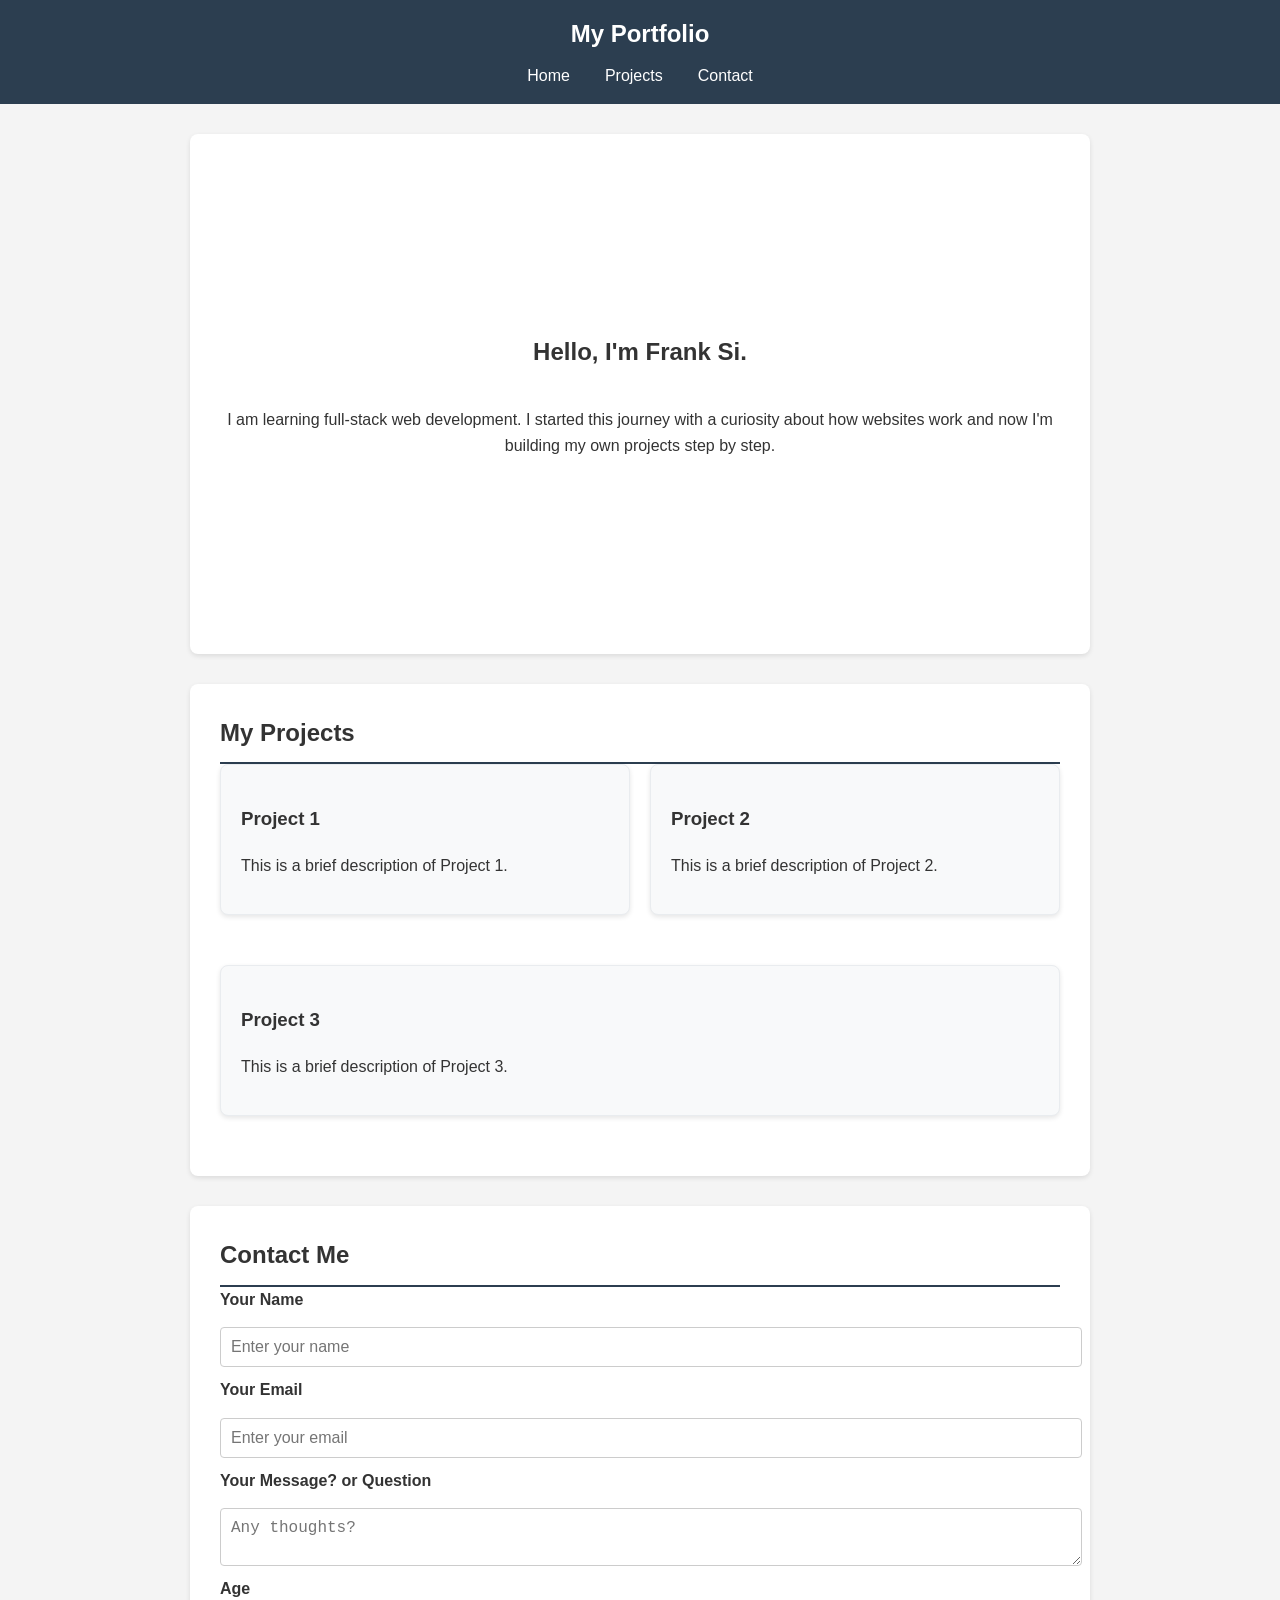
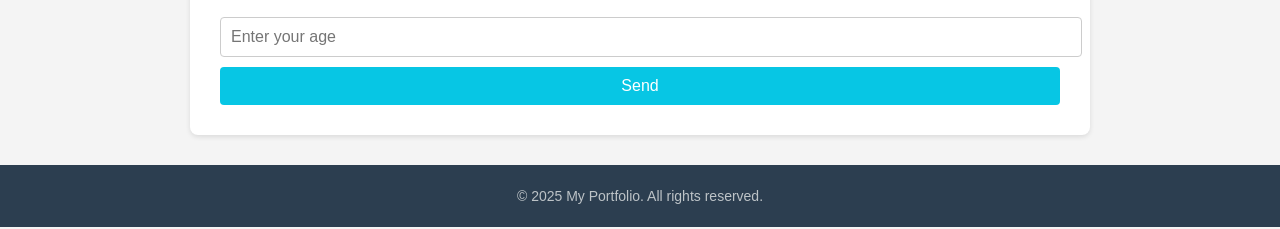
==== index.html @ 21abdb74 "feat: add script.js to implement HTML-UI via JS code" ====
<!DOCTYPE html>
<html lang="en">

<head>
  <meta charset="UTF-8" />
  <meta name="viewport" content="width=device-width, initial-scale=1.0" />
  <link rel="stylesheet" href="styles.css" />
  <title>My Portfolio</title>
</head>

<body>
  <header>
    <nav>
      <div class="logo">My Portfolio</div>
      <ul>
        <li><a href="#home">Home</a></li>
        <li><a href="#projects">Projects</a></li>
        <li><a href="#contact">Contact</a></li>
      </ul>
    </nav>
  </header>

  <main>
    <section id="home">
      <h1>Hello, I'm Frank Si.</h1>
      <p>I am learning full-stack web development. I started this journey with a curiosity about how websites work and now I'm building my own projects step by step.</p>
    </section>

    <!-- 1. add id in div: project-container
        2. remove the content for 3 project cards 
        3. use JS codes to dynamically generate project cards -->
    <section id="projects">
      <h2>My Projects</h2>
      <div class="projects-grid" id = "project-container">
        <!-- <article class="project-card">
          <h3>Project 1</h3>
          <p>This is a brief description of Project 1.</p >
        </article>
        <article class="project-card">
          <h3>Project 2</h3>
          <p>This is a brief description of Project 2.</p>
        </article>
        <article class="project-card">
          <h3>Project 3</h3>
          <p>This is a brief description of Project 3.</p>
        </article> -->
      </div>
    </section>

    <section id="contact">
      <h2>Contact Me</h2>
      <form>
        <label for="name">Your Name</label>
        <input type="text" class = "form-input" id="name" placeholder="Enter your name" required />

        <label for="email">Your Email</label>
        <input type="email" class = "form-input" id="email" placeholder="Enter your email" required />

        <label for="message">Your Message? or Question</label>
        <textarea class = "form-input" id="message" placeholder="Any thoughts?"></textarea>

        <label for="age">Age</label>
        <input type="number" class = "form-input" id="age" placeholder="Enter your age" required />

        <button type="submit">Send</button>
      </form>
    </section>
  </main>

  <footer>
    <p>&copy; 2025 My Portfolio. All rights reserved.</p>
  </footer>
  <script src="script.js"></script>
</body>
</html>
---- styles.css ----
/* The overall style */
body {
  font-family: Arial, helvetica, sans-serif;
  background-color:#f4f4f4;
  color:#333;
  margin:0;
  padding: 0;
  line-height:1.6;
}

header {
  background-color: #2c3e50;
  padding:15px 0;
}

.logo {
  color:#ffffff;
  font-size:24px;
  font-weight:bold;
  text-align: center;
}

/* 导航栏样式,应用了最经典的水平居中布局，工具是flex */
nav ul {
  list-style: none;
  padding: 0;
  margin: 10px 0 0 0;
  display: flex;
  justify-content: center; /* 让导航栏的链接均匀分布在整个导航栏中 */
  gap: 15px;
}

nav ul li {
  margin: 0;
}

nav ul li a {
  color: #ffffff;
  text-decoration:none; 
  font-size:16px;
  padding: 5px 10px;
  border-radius: 4px;/*功能是在按钮上添加圆角，不过我没有看到变化 */
  transition: all 0.3s ease; /* 会让:hover 的颜色变化平滑， all 表示所有属性都变化 */
}

#home {
  display:flex;
  flex-direction:column;
  align-items:center;  /*在副轴上居中对齐文本*/
  justify-content:center; /*在主轴上居中对齐*/
  text-align:center;
  padding:60px 30px;
  min-height:400px;
}

nav ul li a:hover {
  color: #18bc9c;
  background-color:rgba(255, 255, 255, 0.1);
}
/*以下三行代码是处理鼠标点击后出现的轮廓线*/
nav ul li a:focus,
nav ul li a:active {
  outline: none; 
}

main {
  max-width: 900px;
  margin: 30px auto;
  padding: 0 30px;
}

/* 加入一个包含阴影的效果： */
section {
  background-color: #ffffff;
  border-radius: 8px;
  padding: 30px;
  margin-bottom: 30px;
  box-shadow:0 2px 5px rgba(0,0,0,0.1);
}

section h2 {
  border-bottom: 2px solid #2c3e50; /* 边缘可以是实线也可以是其它样式*/
  padding-bottom: 10px;
  margin:0;
}

form {
  display:flex;
  flex-direction:column;
  justify-content: flex-start;
  gap:10px;
}

.projects-grid {
  display:flex;
  flex-wrap:wrap; /*作用是让项目卡片在宽度不足时换行*/
  gap:20px;
}

.project-card {
  flex: 1 1 250px; /*flex: 1 1 250px; 表示项目卡片初始宽度 250px，可以根据容器空间自动伸展或收缩。 前2个参数只有值1，0，没有其它值 */
  background-color:#f8f9fa;
  border: 1px solid #e9ecef;
  border-radius: 8px;
  padding:20px;
} 

label {
  font-weight: bold;
  margin-bottom: 5px;
}
/* 解读以下代码的作用，逐个说明： */
/* 我给输入框和文本域添加了一个类名 form-input，这样可以统一设置它们的样式，而不影响其他元素的样式。 */
/* 1. 宽度：100% 表示输入框和文本域的宽度占满父元素的宽度 */
/* 2. 内边距：10px 表示输入框和文本域的内边距为 10px */
/* 3. 边框：1px solid #ccc 表示输入框和文本域的边框为 1px 实线，颜色为 #ccc */
/* 4. 圆角：4px 表示输入框和文本域的圆角为 4px */
/* 5. 字体大小：16px 表示输入框和文本域的字体大小为 16px */
.form-input {   
  width: 100%;
  padding:10px;
  border:1px solid #ccc;
  border-radius:4px;
  font-size: 16px;
}

/* 解读以下代码的作用，逐个说明： */
/* 1. 当用户点击输入框或文本域时，会触发 focus 事件 */
input:focus,
textarea:focus {
  border-color: #2c3e50;
  outline:none;
}

button[type="submit"] {
  background-color: hsl(188, 94%, 46%);
  color: #ffffff;
  border: none;
  padding: 10px 20px;
  border-radius: 4px;
  font-size: 16px;
  cursor: pointer;
  transition: background-color 0.3s ease;
}

button[type="submit"]:hover {
  background-color: #2c3e50;
}

footer {
  background-color:#2c3e50;
  color:#ffffff;
  text-align:center;
  padding: 20px 0;
  margin-top:30px;
}

footer p {
  margin: 0px;
  font-size: 14px;
  color: #bdc3c7;
}

/* 以下是针对about.html设置的样式 */

article,
aside {
  background-color: #ffffff;
  border-radius: 8px;
  padding: 30px;
  margin-bottom: 30px;
  box-shadow: 0 2px 5px rgba(0, 0, 0, 0.1);
}

article h2,
aside h2 {
  border-bottom: 2px solid #2c3e50;
  padding-bottom: 10px;
  margin-top: 0;
}

/*======响应式设计：手机端导航栏======*/
  /*max-width：因为手机端的宽度小于 600px，所以需要应用新的样式*/
  /*新增加的样式需要在旧的样式之后：因考虑到css是从上往下渲染，*/
  /*padding: 增大点击区域*/
@media (max-width: 600px) {
  nav ul {
    gap: 5px;
  }
  nav ul li a {
    font-size: 14px;
    padding: 8px 12px;
  }
}

@media (max-width:600px) {
  #home {
    padding:40px 20px;
    min-height:300px;
  }
  #home h1 {
    font-size:24px;
  }
  #home p {
    font-size:14px;
  }
}

/* 响应式设计：手机端项目卡片,实现卡片上下垂直堆叠 */
@media (max-width:600px) {
  .project-card {
    flex:1 1 100%;
  }
}

@media (max-width:600px) {
  button[type="submit"] {
    width:100%;
  }
}
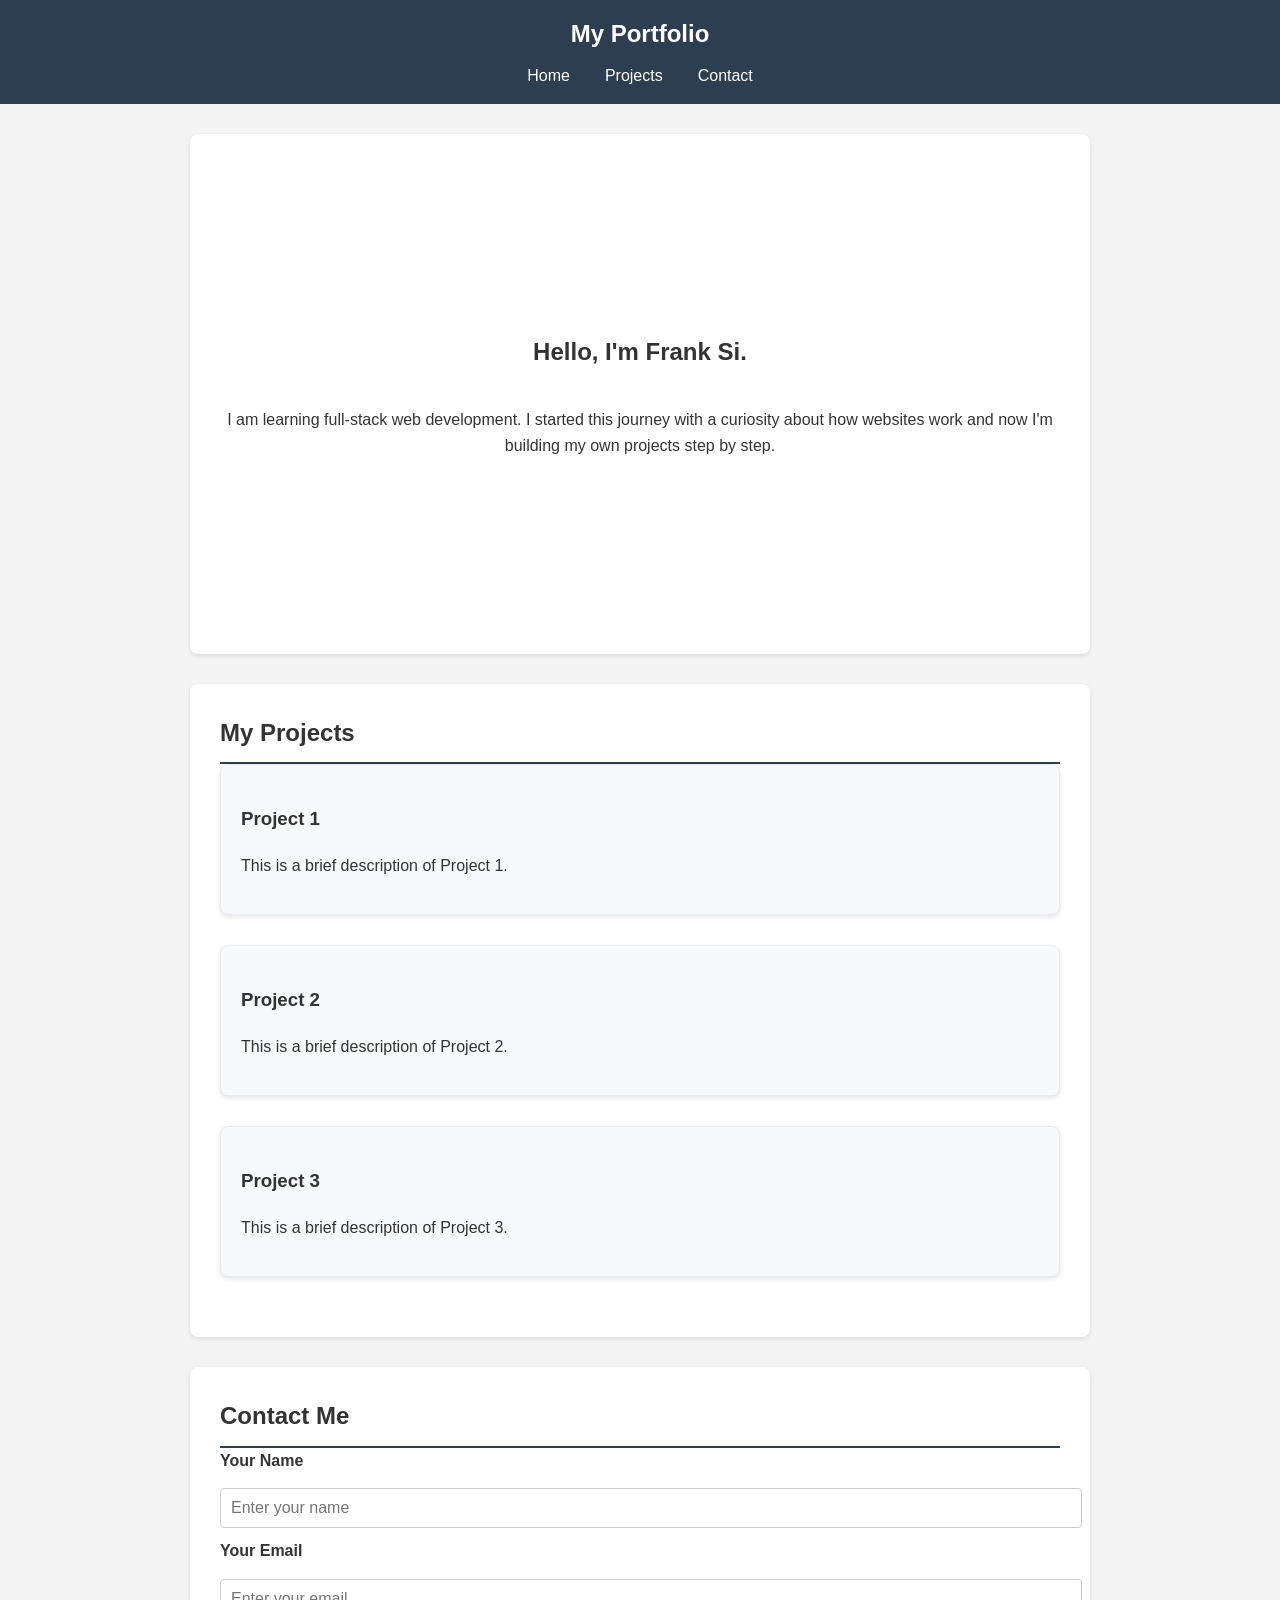
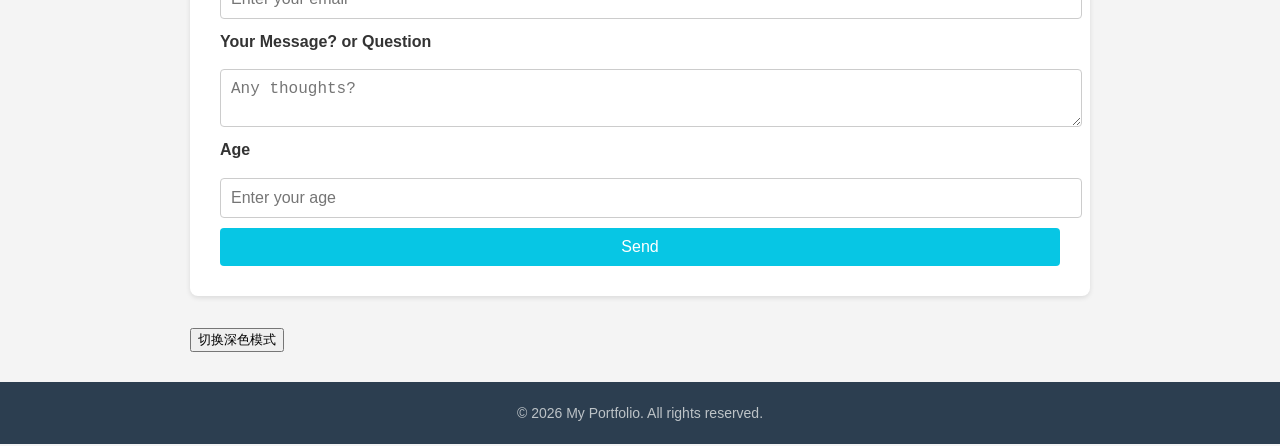
==== commit 14169575: "feat:add nav-click form-submit  dark-mode event listener" ====
--- a/index.html
+++ b/index.html
@@ -31,7 +31,7 @@
         3. use JS codes to dynamically generate project cards -->
     <section id="projects">
       <h2>My Projects</h2>
-      <div class="projects-grid" id = "project-container">
+      <div class="project-grid" id = "project-container">
         <!-- <article class="project-card">
           <h3>Project 1</h3>
           <p>This is a brief description of Project 1.</p >
@@ -61,10 +61,11 @@
 
         <label for="age">Age</label>
         <input type="number" class = "form-input" id="age" placeholder="Enter your age" required />
-
         <button type="submit">Send</button>
       </form>
     </section>
+    <!-- 添加深色模式切换按钮 -->
+    <button id="theme-toggle">切换深色模式</button>
   </main>
 
   <footer>
@@ -72,4 +73,5 @@
   </footer>
   <script src="script.js"></script>
 </body>
-</html>+</html>
+
--- a/styles.css
+++ b/styles.css
@@ -219,3 +219,10 @@
   }
 }
 
+/* 添加深色模式  2026-09-14 14:03:42*/
+    /* 深色模式下的背景颜色和文字颜色. dark-mode是类名, 用于切换深色模式. */
+    /* 工作流程： 1. html页面设定一个点击按键; 2. 用户点击切换按钮时， 触发点击事件， 给body元素添加或移除dark-mode类名.  3. css根据类名切换背景颜色和文字颜色. */
+body.dark-mode { 
+  background-color: #1a1a1a;
+  color: #f4f4f4;
+}
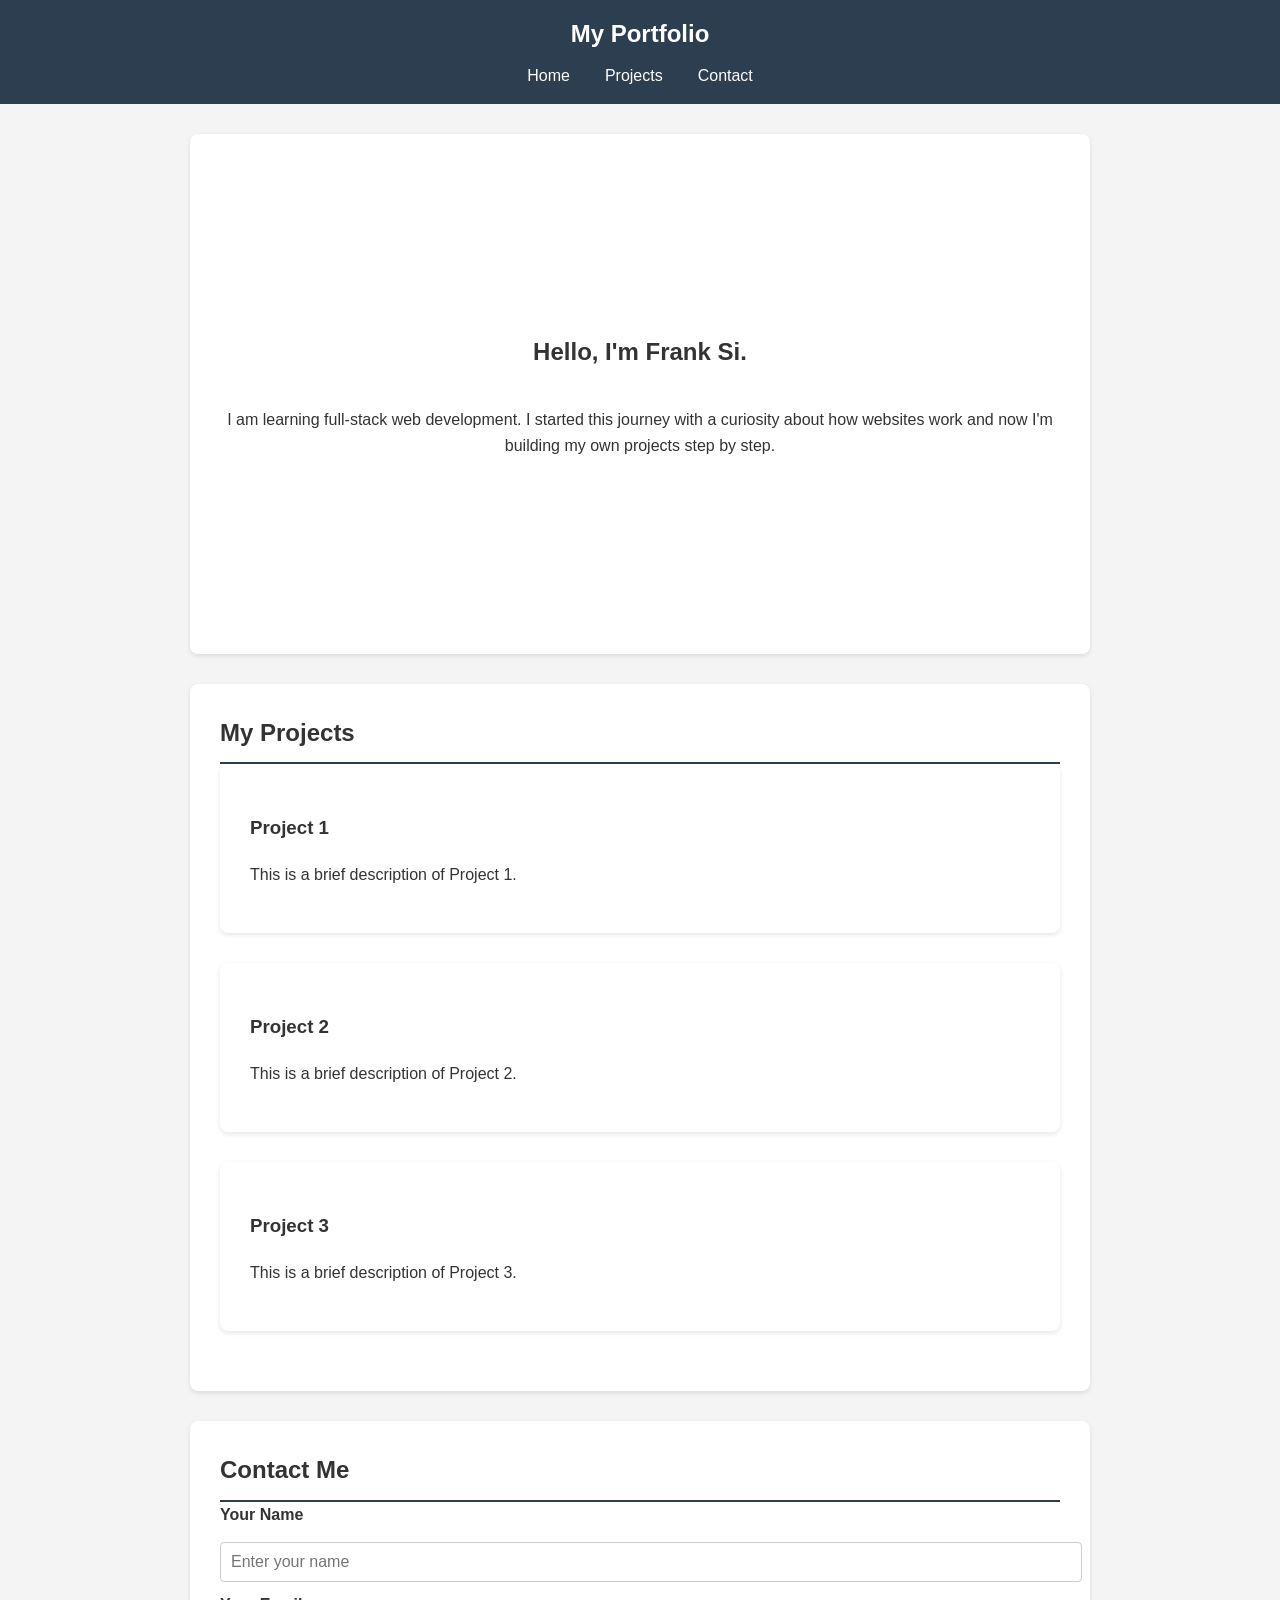
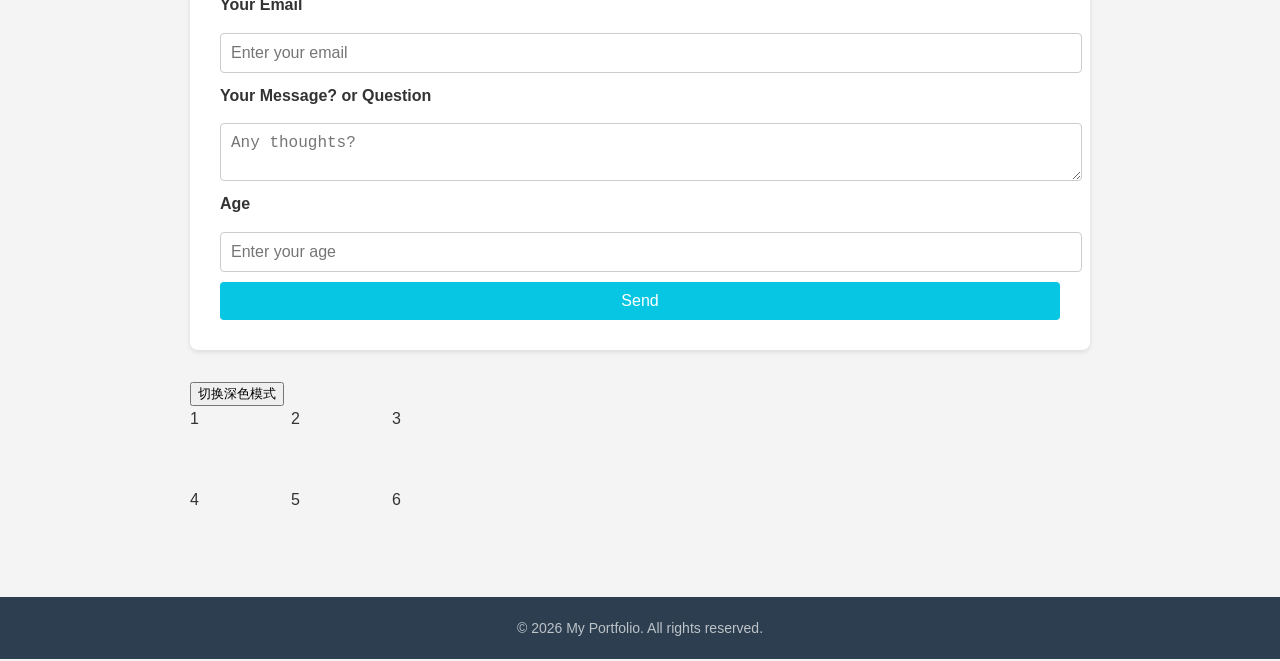
==== commit 7706bbee: "Feat: complete commit D9" ====
--- a/index.html
+++ b/index.html
@@ -1,38 +1,47 @@
-<!DOCTYPE html>
+<!doctype html>
 <html lang="en">
+  <head>
+    <meta charset="UTF-8" />
+    <meta name="viewport" content="width=device-width, initial-scale=1.0" />
+    <link rel="stylesheet" href="styles.css" />
+    <title>My Portfolio</title>
+  </head>
 
-<head>
-  <meta charset="UTF-8" />
-  <meta name="viewport" content="width=device-width, initial-scale=1.0" />
-  <link rel="stylesheet" href="styles.css" />
-  <title>My Portfolio</title>
-</head>
+  <body>
+    <header>
+      <!-- header区域作用：顶部 导航栏，包含logo和导航链接。相当于招牌，用于展示网站名称和导航链接。 -->
+      <nav>
+        <!-- nav区域作用：导航栏，包含导航链接。 -->
+        <div class="logo">My Portfolio</div>
+        <ul>
+          <!-- ul区域作用：导航链接列表，包含导航链接。 -->
+          <li><a href="#home">Home</a></li>
+          <!-- #home: 寻找并跳转到home section，即id 为home的标签区域 -->
+          <li><a href="#projects">Projects</a></li>
+          <li><a href="#contact">Contact</a></li>
+        </ul>
+      </nav>
+    </header>
 
-<body>
-  <header>
-    <nav>
-      <div class="logo">My Portfolio</div>
-      <ul>
-        <li><a href="#home">Home</a></li>
-        <li><a href="#projects">Projects</a></li>
-        <li><a href="#contact">Contact</a></li>
-      </ul>
-    </nav>
-  </header>
+    <main>
+      <section id="home">
+        <h1>Hello, I'm Frank Si.</h1>
+        <p>
+          I am learning full-stack web development. I started this journey with
+          a curiosity about how websites work and now I'm building my own
+          projects step by step.
+        </p>
+      </section>
 
-  <main>
-    <section id="home">
-      <h1>Hello, I'm Frank Si.</h1>
-      <p>I am learning full-stack web development. I started this journey with a curiosity about how websites work and now I'm building my own projects step by step.</p>
-    </section>
-
-    <!-- 1. add id in div: project-container
-        2. remove the content for 3 project cards 
-        3. use JS codes to dynamically generate project cards -->
-    <section id="projects">
-      <h2>My Projects</h2>
-      <div class="project-grid" id = "project-container">
-        <!-- <article class="project-card">
+      <!-- for following projects section
+        1. add id in div: project-container;
+        2. remove the content for 3 project cards; 
+        3. use JS codes to dynamically generate project cards; -->
+      <section id="projects">
+        <h2>My Projects</h2>
+        <div class="project-grid" id="project-container">
+          <!-- 为什么这行代码不是以/>结尾的？因为这是一个div元素，不需要闭合标签。但是<input>元素需要闭合标签,因为这是一个表单元素，需要用户输入内容。 -->
+          <!-- <article class="project-card"> 
           <h3>Project 1</h3>
           <p>This is a brief description of Project 1.</p >
         </article>
@@ -44,34 +53,65 @@
           <h3>Project 3</h3>
           <p>This is a brief description of Project 3.</p>
         </article> -->
+        </div>
+      </section>
+
+      <section id="contact">
+        <h2>Contact Me</h2>
+        <form>
+          <label for="name">Your Name</label>
+          <!-- label区域作用：表单标签，用于描述表单元素。 其中 for ="name" 表示将标签与输入框的id属性值关联起来。 -->
+          <input
+            type="text"
+            class="form-input"
+            id="name"
+            placeholder="Enter your name"
+            required
+          />
+
+          <label for="email">Your Email</label>
+          <input
+            type="email"
+            class="form-input"
+            id="email"
+            placeholder="Enter your email"
+            required
+          />
+
+          <label for="message">Your Message? or Question</label>
+          <textarea
+            class="form-input"
+            id="message"
+            placeholder="Any thoughts?"
+          ></textarea>
+
+          <label for="age">Age</label>
+          <input
+            type="number"
+            class="form-input"
+            id="age"
+            placeholder="Enter your age"
+            required
+          />
+          <button type="submit">Send</button>
+        </form>
+      </section>
+      <!-- 添加深色模式切换按钮 -->
+      <button id="theme-toggle">切换深色模式</button>
+      <!-- 仅供测试： 添加grid测试区域 -->
+      <div class="grid-demo">
+        <div>1</div>
+        <div>2</div>
+        <div>3</div>
+        <div>4</div>
+        <div>5</div>
+        <div>6</div>
       </div>
-    </section>
+    </main>
 
-    <section id="contact">
-      <h2>Contact Me</h2>
-      <form>
-        <label for="name">Your Name</label>
-        <input type="text" class = "form-input" id="name" placeholder="Enter your name" required />
-
-        <label for="email">Your Email</label>
-        <input type="email" class = "form-input" id="email" placeholder="Enter your email" required />
-
-        <label for="message">Your Message? or Question</label>
-        <textarea class = "form-input" id="message" placeholder="Any thoughts?"></textarea>
-
-        <label for="age">Age</label>
-        <input type="number" class = "form-input" id="age" placeholder="Enter your age" required />
-        <button type="submit">Send</button>
-      </form>
-    </section>
-    <!-- 添加深色模式切换按钮 -->
-    <button id="theme-toggle">切换深色模式</button>
-  </main>
-
-  <footer>
-    <p>&copy; 2025 My Portfolio. All rights reserved.</p>
-  </footer>
-  <script src="script.js"></script>
-</body>
+    <footer>
+      <p>&copy; 2025 My Portfolio. All rights reserved.</p>
+    </footer>
+    <script src="script.js"></script>
+  </body>
 </html>
-
--- a/styles.css
+++ b/styles.css
@@ -1,22 +1,23 @@
 /* The overall style */
 body {
   font-family: Arial, helvetica, sans-serif;
-  background-color:#f4f4f4;
-  color:#333;
-  margin:0;
+  background-color: #f4f4f4;
+  color: #333;
+  margin: 0;
   padding: 0;
-  line-height:1.6;
-}
-
+  line-height: 1.6;
+}
+/* 头部样式, 包含logo和导航栏 */
 header {
   background-color: #2c3e50;
-  padding:15px 0;
-}
-
+  padding: 15px 0;
+}
+
+/* logo (My Portfolio 标题）的样式，居中对齐 */
 .logo {
-  color:#ffffff;
-  font-size:24px;
-  font-weight:bold;
+  color: #ffffff;
+  font-size: 24px;
+  font-weight: bold;
   text-align: center;
 }
 
@@ -29,98 +30,96 @@
   justify-content: center; /* 让导航栏的链接均匀分布在整个导航栏中 */
   gap: 15px;
 }
-
+/* 作用：重置导航列表项的默认外边距，让链接之间的间距完全由flex的gap属性控制。 */
 nav ul li {
   margin: 0;
 }
 
+/* 作用：设置导航栏链接的样式，包括颜色、文本装饰、字体大小、内边距、圆角和过渡效果 */
 nav ul li a {
   color: #ffffff;
-  text-decoration:none; 
-  font-size:16px;
+  text-decoration: none;
+  font-size: 16px;
   padding: 5px 10px;
-  border-radius: 4px;/*功能是在按钮上添加圆角，不过我没有看到变化 */
-  transition: all 0.3s ease; /* 会让:hover 的颜色变化平滑， all 表示所有属性都变化 */
-}
-
+  border-radius: 4px; /*在按钮上添加圆角 */
+  transition: all 0.3s ease; /* 过渡属性，会让:hover 的颜色变化平滑， all 表示所有属性都变化 */
+}
+/* 作用：设置首页的样式，包括布局、对齐方式、内边距和最小高度。 */
 #home {
-  display:flex;
-  flex-direction:column;
-  align-items:center;  /*在副轴上居中对齐文本*/
-  justify-content:center; /*在主轴上居中对齐*/
-  text-align:center;
-  padding:60px 30px;
-  min-height:400px;
-}
-
+  display: flex;
+  flex-direction: column;
+  align-items: center; /*在副轴上居中对齐文本*/
+  justify-content: center; /*在主轴上居中对齐*/
+  text-align: center;
+  padding: 60px 30px;
+  min-height: 400px;
+}
+/* 作用：设置导航栏链接的悬停样式，包括颜色是#18bc9c 和 背景透明的白色 */
 nav ul li a:hover {
-  color: #18bc9c;
-  background-color:rgba(255, 255, 255, 0.1);
-}
-/*以下三行代码是处理鼠标点击后出现的轮廓线*/
+  color: #299423;
+  background-color: rgba(255, 255, 255, 0.1);
+}
+
+/* 作用：处理鼠标点击后出现的轮廓线*/
 nav ul li a:focus,
 nav ul li a:active {
-  outline: none; 
-}
-
+  outline: none;
+}
+/* 作用：设置主内容区域的样式，包括最大宽度、外边距和内边距。 */
 main {
   max-width: 900px;
   margin: 30px auto;
   padding: 0 30px;
 }
 
-/* 加入一个包含阴影的效果： */
+/* 作用：设置单个内容区域的样式，包括背景颜色、圆角、内边距、外边距和阴影。 */
 section {
   background-color: #ffffff;
   border-radius: 8px;
   padding: 30px;
   margin-bottom: 30px;
-  box-shadow:0 2px 5px rgba(0,0,0,0.1);
-}
-
+  box-shadow: 0 2px 5px rgba(0, 0, 0, 0.1); /* 作用：添加阴影效果，使内容区域看起来更立体。水平 - 垂直 - 模糊半径 - 阴影颜色 */
+}
+/* 作用：设置内容区域的标题样式，包括边框、内边距和外边距。 */
 section h2 {
   border-bottom: 2px solid #2c3e50; /* 边缘可以是实线也可以是其它样式*/
   padding-bottom: 10px;
-  margin:0;
-}
-
+  margin: 0;
+}
+/* 作用：设置联系表单的样式，包括布局、对齐方式、内边距和间距。 */
 form {
-  display:flex;
-  flex-direction:column;
+  display: flex;
+  flex-direction: column;
   justify-content: flex-start;
-  gap:10px;
-}
-
+  gap: 10px; /* 作用：设置表单元素之间的间距 */
+}
+/* 作用：设置项目卡片网格的样式，包括布局、换行和间距。 */
+/* 以下是使用flex设置，但更好的布局方式是使用grid布局 2026-09-16 10:03:47， commented out */
+/* .projects-grid {
+  display: flex;
+  flex-wrap: wrap; 
+  gap: 20px;
+}; */
+
+/* 使用grid布局设置项目卡片网格 2026-09-16 10:03:40 */
 .projects-grid {
-  display:flex;
-  flex-wrap:wrap; /*作用是让项目卡片在宽度不足时换行*/
-  gap:20px;
-}
-
-.project-card {
-  flex: 1 1 250px; /*flex: 1 1 250px; 表示项目卡片初始宽度 250px，可以根据容器空间自动伸展或收缩。 前2个参数只有值1，0，没有其它值 */
-  background-color:#f8f9fa;
-  border: 1px solid #e9ecef;
-  border-radius: 8px;
-  padding:20px;
-} 
+  display: grid;
+  grid-template-columns: repeat(3, 1fr);
+  gap: 20px;
+}
 
 label {
   font-weight: bold;
   margin-bottom: 5px;
 }
 /* 解读以下代码的作用，逐个说明： */
-/* 我给输入框和文本域添加了一个类名 form-input，这样可以统一设置它们的样式，而不影响其他元素的样式。 */
-/* 1. 宽度：100% 表示输入框和文本域的宽度占满父元素的宽度 */
-/* 2. 内边距：10px 表示输入框和文本域的内边距为 10px */
+/* 输入框和文本域共享一个类名 form-input，这样可以统一设置它们的样式，而不影响其他元素的样式。 */
 /* 3. 边框：1px solid #ccc 表示输入框和文本域的边框为 1px 实线，颜色为 #ccc */
-/* 4. 圆角：4px 表示输入框和文本域的圆角为 4px */
-/* 5. 字体大小：16px 表示输入框和文本域的字体大小为 16px */
-.form-input {   
+.form-input {
   width: 100%;
-  padding:10px;
-  border:1px solid #ccc;
-  border-radius:4px;
+  padding: 10px;
+  border: 1px solid #ccc;
+  border-radius: 4px;
   font-size: 16px;
 }
 
@@ -129,10 +128,11 @@
 input:focus,
 textarea:focus {
   border-color: #2c3e50;
-  outline:none;
-}
-
+  outline: none;
+}
+/* 作用：设置提交按钮的样式，包括背景颜色、文字颜色、边框、内边距、圆角、字体大小、光标和过渡效果。 */
 button[type="submit"] {
+  /* 选择器，选中表单中 type="submit" 的按钮 */
   background-color: hsl(188, 94%, 46%);
   color: #ffffff;
   border: none;
@@ -147,12 +147,13 @@
   background-color: #2c3e50;
 }
 
+/* 作用：设置页脚的样式，包括背景颜色、文字颜色、文本对齐、内边距和外边距。 */
 footer {
-  background-color:#2c3e50;
-  color:#ffffff;
-  text-align:center;
+  background-color: #2c3e50;
+  color: #ffffff;
+  text-align: center;
   padding: 20px 0;
-  margin-top:30px;
+  margin-top: 30px;
 }
 
 footer p {
@@ -161,8 +162,8 @@
   color: #bdc3c7;
 }
 
-/* 以下是针对about.html设置的样式 */
-
+/* 以下是作用：设置文章和侧边栏的样式，包括背景颜色、圆角、内边距、外边距和阴影。 */
+/* 作用：设置文章和侧边栏的标题样式，包括边框、内边距和外边距。 */
 article,
 aside {
   background-color: #ffffff;
@@ -180,49 +181,66 @@
 }
 
 /*======响应式设计：手机端导航栏======*/
-  /*max-width：因为手机端的宽度小于 600px，所以需要应用新的样式*/
-  /*新增加的样式需要在旧的样式之后：因考虑到css是从上往下渲染，*/
-  /*padding: 增大点击区域*/
+/*max-width：因为手机端的宽度小于 600px，所以需要应用新的样式*/
+/*新增加的样式需要在旧的样式之后：因考虑到css是从上往下渲染，*/
+/*padding: 增大点击区域*/
+
+/* 作用：设置手机端导航栏的样式，包括间距、字体大小和内边距。 */
 @media (max-width: 600px) {
   nav ul {
     gap: 5px;
   }
+  /* 作用：设置手机端导航栏链接的样式，包括字体大小和内边距。覆盖之前的参数，使手机端导航栏链接更小更紧凑。 */
   nav ul li a {
     font-size: 14px;
     padding: 8px 12px;
   }
 }
 
-@media (max-width:600px) {
+@media (max-width: 600px) {
+  /* 作用：设置手机端的home页面的样式，包括内边距、最小高度和标题字体大小。 */
   #home {
-    padding:40px 20px;
-    min-height:300px;
+    padding: 40px 20px;
+    min-height: 300px;
   }
   #home h1 {
-    font-size:24px;
+    font-size: 24px;
   }
   #home p {
-    font-size:14px;
+    font-size: 14px;
   }
 }
 
 /* 响应式设计：手机端项目卡片,实现卡片上下垂直堆叠 */
-@media (max-width:600px) {
+@media (max-width: 600px) {
   .project-card {
-    flex:1 1 100%;
-  }
-}
-
-@media (max-width:600px) {
+    flex: 1 1 100%;
+  }
+}
+/* 作用：设置手机端提交按钮的样式，包括宽度。 */
+@media (max-width: 600px) {
   button[type="submit"] {
-    width:100%;
+    width: 100%;
+  }
+}
+@media (max-width: 600px) {
+  button[type="submit"] {
+    width: 100%;
   }
 }
 
 /* 添加深色模式  2026-09-14 14:03:42*/
-    /* 深色模式下的背景颜色和文字颜色. dark-mode是类名, 用于切换深色模式. */
-    /* 工作流程： 1. html页面设定一个点击按键; 2. 用户点击切换按钮时， 触发点击事件， 给body元素添加或移除dark-mode类名.  3. css根据类名切换背景颜色和文字颜色. */
-body.dark-mode { 
+/* 深色模式下的背景颜色和文字颜色. dark-mode是类名, 用于切换深色模式. */
+/* 工作流程： 1. html页面设定一个点击按键; 2. 用户点击切换按钮时， 触发点击事件， 给body元素添加或移除dark-mode类名.  3. css根据类名切换背景颜色和文字颜色. */
+body.dark-mode {
   background-color: #1a1a1a;
   color: #f4f4f4;
-}+}
+
+/* ==================Grid Test Purpose========================== */
+.grid-demo {
+  display: grid;
+  grid-template-columns: 100px 100px 100px;
+  grid-template-rows: 80px 80px;
+  gap: 1px;
+}
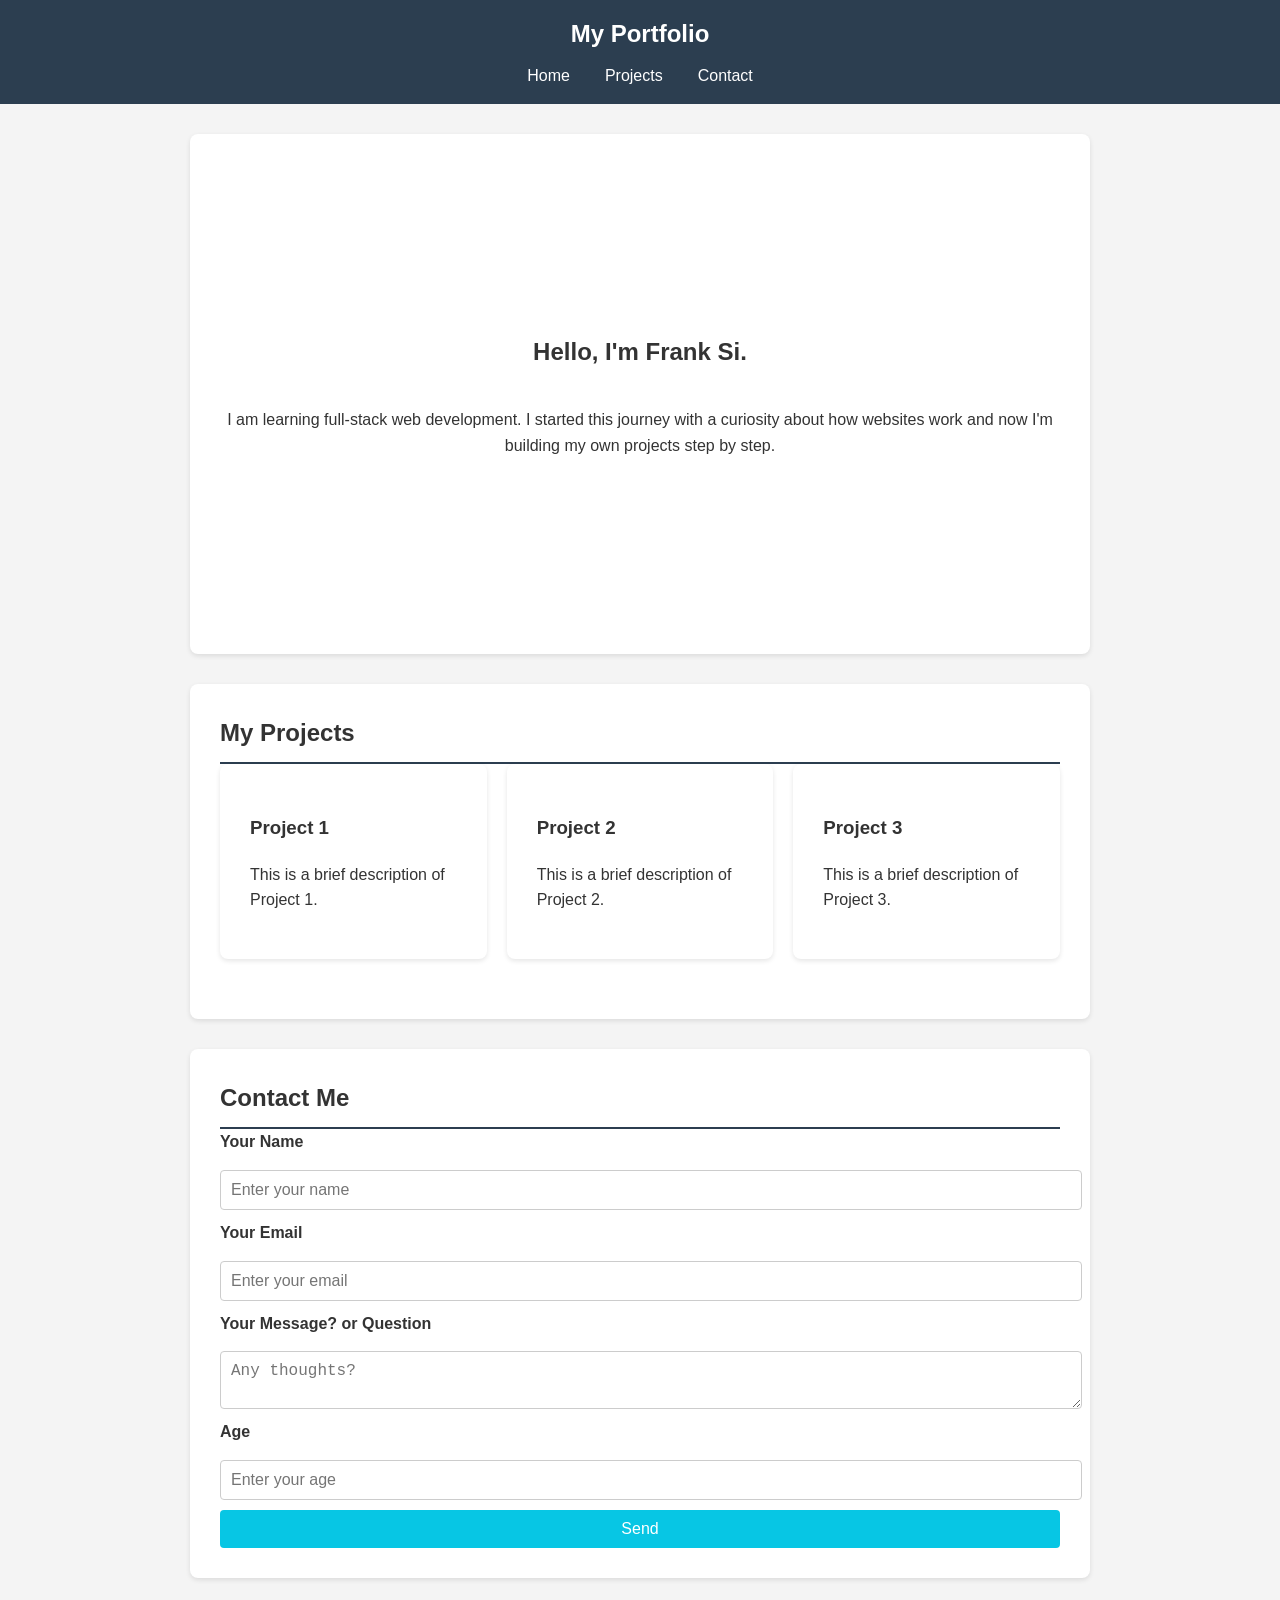
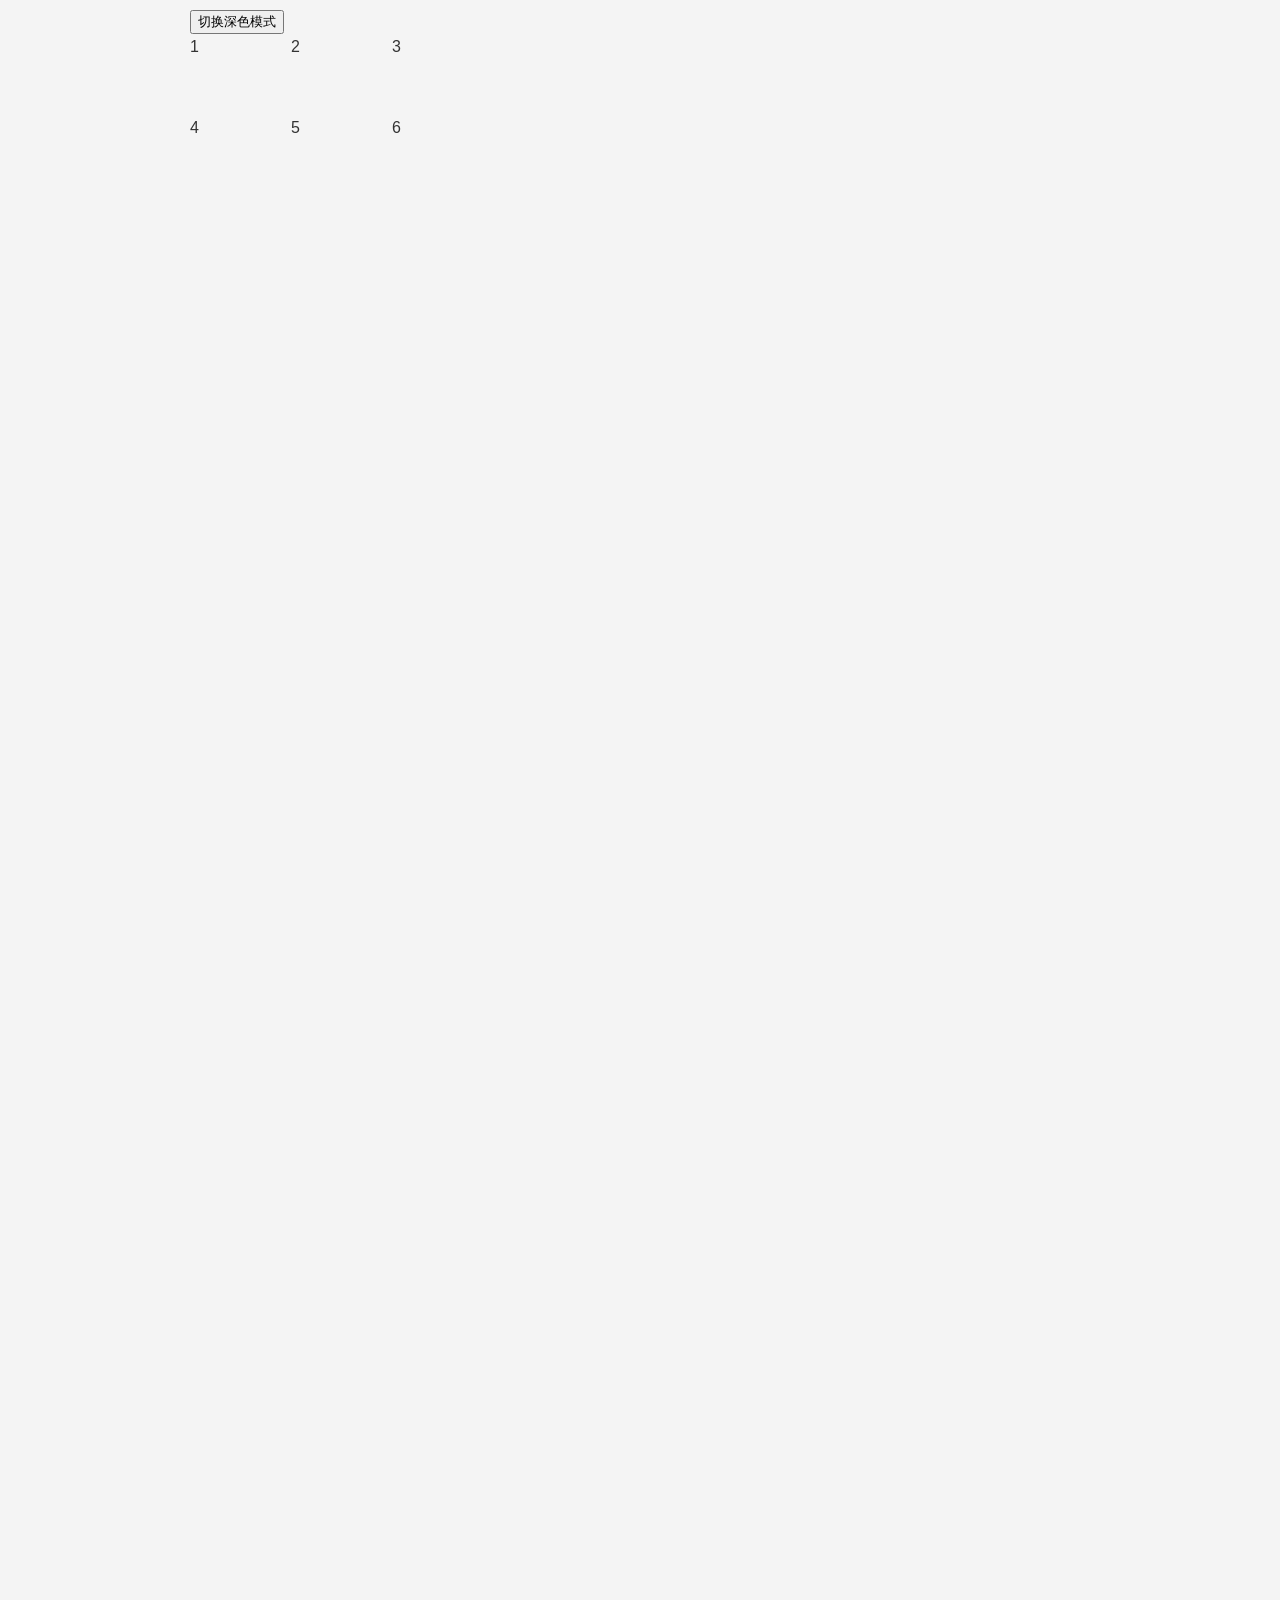
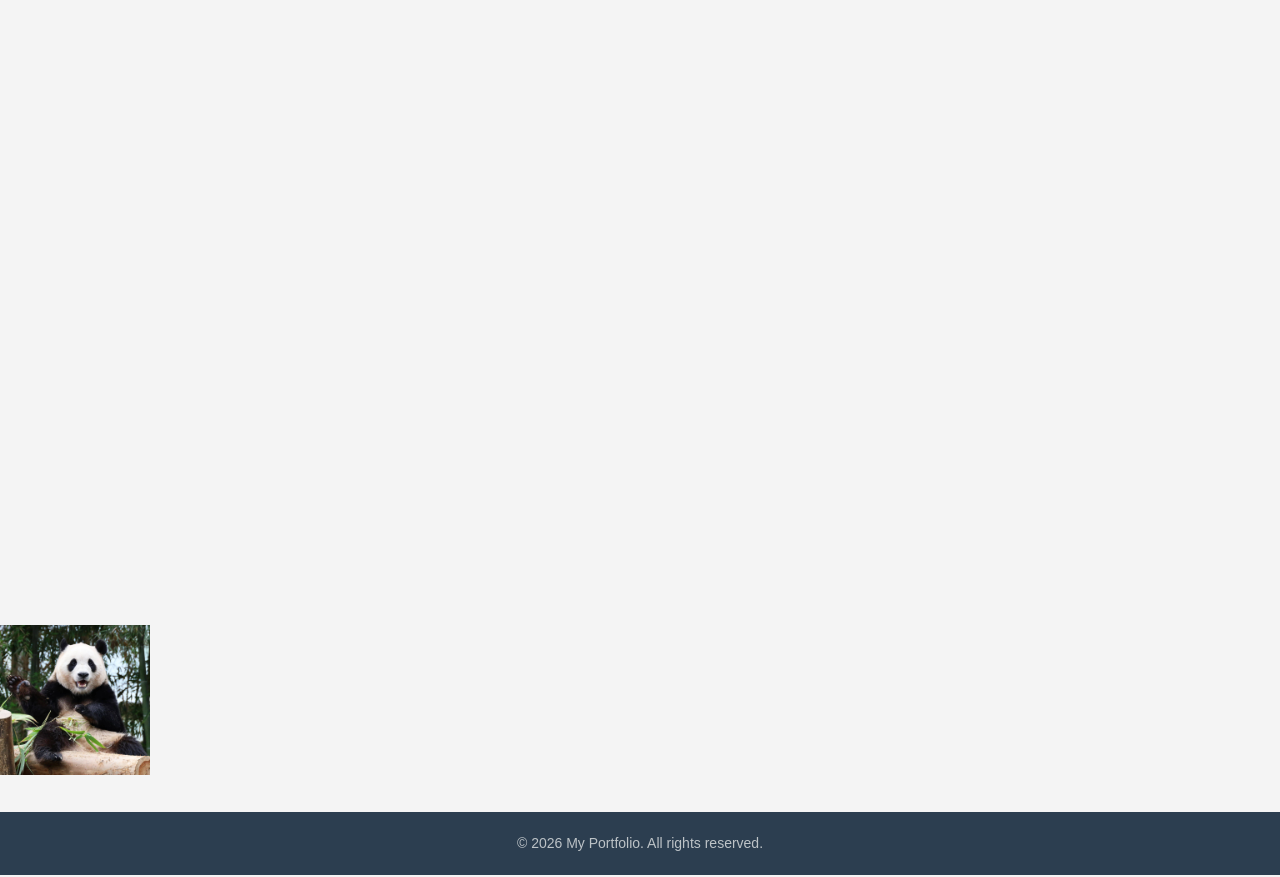
==== commit 8733ab08: "perf: add image lazy loading & optimize fetch priority." ====
--- a/index.html
+++ b/index.html
@@ -3,7 +3,7 @@
   <head>
     <meta charset="UTF-8" />
     <meta name="viewport" content="width=device-width, initial-scale=1.0" />
-    <link rel="stylesheet" href="styles.css" />
+    <link rel="stylesheet" href="styles.css" fetchpriority="high" />
     <title>My Portfolio</title>
   </head>
 
@@ -40,6 +40,7 @@
       <section id="projects">
         <h2>My Projects</h2>
         <div class="project-grid" id="project-container">
+          <!-- 测试图片 lazy loading 功能， 2026-09-20 11:44:11 -->
           <!-- 为什么这行代码不是以/>结尾的？因为这是一个div元素，不需要闭合标签。但是<input>元素需要闭合标签,因为这是一个表单元素，需要用户输入内容。 -->
           <!-- <article class="project-card"> 
           <h3>Project 1</h3>
@@ -108,7 +109,14 @@
         <div>6</div>
       </div>
     </main>
-
+    <div style="height: 2000px"></div>
+    <img
+      src="panda.jpeg"
+      alt="Panda"
+      loading="lazy"
+      width="150px"
+      height="150px"
+    />
     <footer>
       <p>&copy; 2025 My Portfolio. All rights reserved.</p>
     </footer>
--- a/styles.css
+++ b/styles.css
@@ -95,14 +95,14 @@
 }
 /* 作用：设置项目卡片网格的样式，包括布局、换行和间距。 */
 /* 以下是使用flex设置，但更好的布局方式是使用grid布局 2026-09-16 10:03:47， commented out */
-/* .projects-grid {
+/* .project-grid {
   display: flex;
   flex-wrap: wrap; 
   gap: 20px;
 }; */
 
 /* 使用grid布局设置项目卡片网格 2026-09-16 10:03:40 */
-.projects-grid {
+.project-grid {
   display: grid;
   grid-template-columns: repeat(3, 1fr);
   gap: 20px;
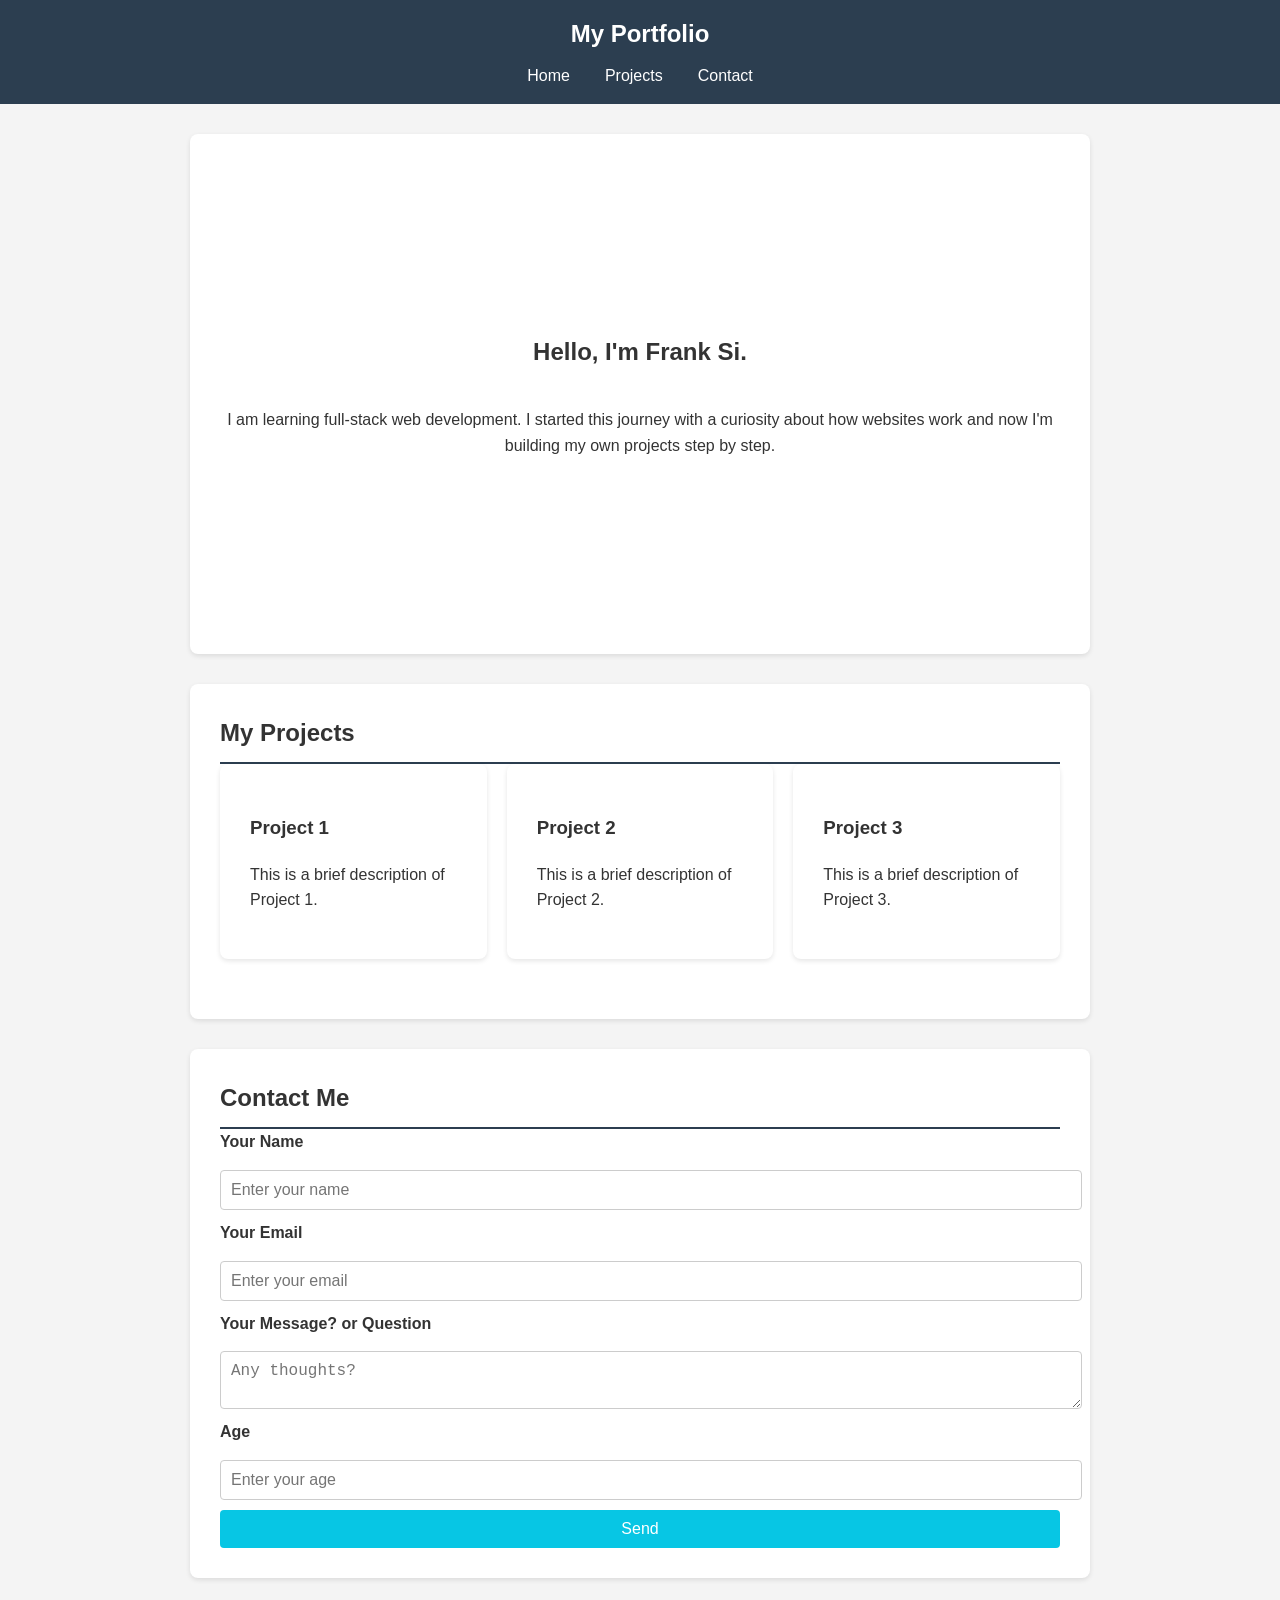
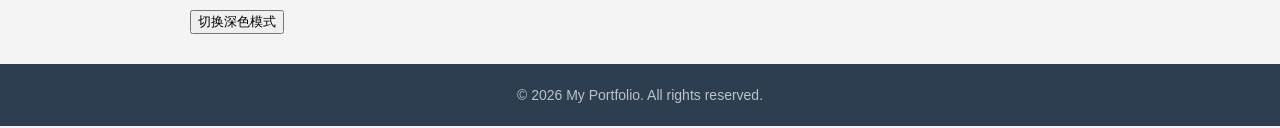
==== commit 69eafbd7: "feat: add all files 0921" ====
--- a/index.html
+++ b/index.html
@@ -5,6 +5,11 @@
     <meta name="viewport" content="width=device-width, initial-scale=1.0" />
     <link rel="stylesheet" href="styles.css" fetchpriority="high" />
     <title>My Portfolio</title>
+    <!-- description标签作用：描述网站的内容，用于搜索引擎优化（SEO）和网站访问者理解网站内容。20260920 -->
+    <meta
+      name="description"
+      content="Frank Si 的个人作品集网站，展示全栈开发学习项目，涵盖 HTML/CSS/JavaScript 实战与 Git 协作实践"
+    />
   </head>
 
   <body>
@@ -99,24 +104,8 @@
       </section>
       <!-- 添加深色模式切换按钮 -->
       <button id="theme-toggle">切换深色模式</button>
-      <!-- 仅供测试： 添加grid测试区域 -->
-      <div class="grid-demo">
-        <div>1</div>
-        <div>2</div>
-        <div>3</div>
-        <div>4</div>
-        <div>5</div>
-        <div>6</div>
-      </div>
     </main>
-    <div style="height: 2000px"></div>
-    <img
-      src="panda.jpeg"
-      alt="Panda"
-      loading="lazy"
-      width="150px"
-      height="150px"
-    />
+
     <footer>
       <p>&copy; 2025 My Portfolio. All rights reserved.</p>
     </footer>
--- a/styles.css
+++ b/styles.css
@@ -56,12 +56,16 @@
 }
 /* 作用：设置导航栏链接的悬停样式，包括颜色是#18bc9c 和 背景透明的白色 */
 nav ul li a:hover {
-  color: #299423;
+  color: #18bc9c;
   background-color: rgba(255, 255, 255, 0.1);
 }
 
-/* 作用：处理鼠标点击后出现的轮廓线*/
-nav ul li a:focus,
+/* 作用：处理鼠标点击后出现的轮廓线,添加outline, 提升无障碍访问性（键盘导航） 20260920*/
+nav ul li a:focus-visible {
+  outline: 2px solid #c5d606;
+  outline-offset: 2px;
+}
+
 nav ul li a:active {
   outline: none;
 }
@@ -95,18 +99,18 @@
 }
 /* 作用：设置项目卡片网格的样式，包括布局、换行和间距。 */
 /* 以下是使用flex设置，但更好的布局方式是使用grid布局 2026-09-16 10:03:47， commented out */
+.project-grid {
+  display: grid;
+  grid-template-columns: repeat(auto-fit, minmax(250px, 1fr));
+  gap: 20px;
+}
+
+/* 使用grid布局设置项目卡片网格 2026-09-16 10:03:40 */
 /* .project-grid {
-  display: flex;
-  flex-wrap: wrap; 
-  gap: 20px;
-}; */
-
-/* 使用grid布局设置项目卡片网格 2026-09-16 10:03:40 */
-.project-grid {
   display: grid;
   grid-template-columns: repeat(3, 1fr);
   gap: 20px;
-}
+} */
 
 label {
   font-weight: bold;
@@ -223,11 +227,6 @@
     width: 100%;
   }
 }
-@media (max-width: 600px) {
-  button[type="submit"] {
-    width: 100%;
-  }
-}
 
 /* 添加深色模式  2026-09-14 14:03:42*/
 /* 深色模式下的背景颜色和文字颜色. dark-mode是类名, 用于切换深色模式. */
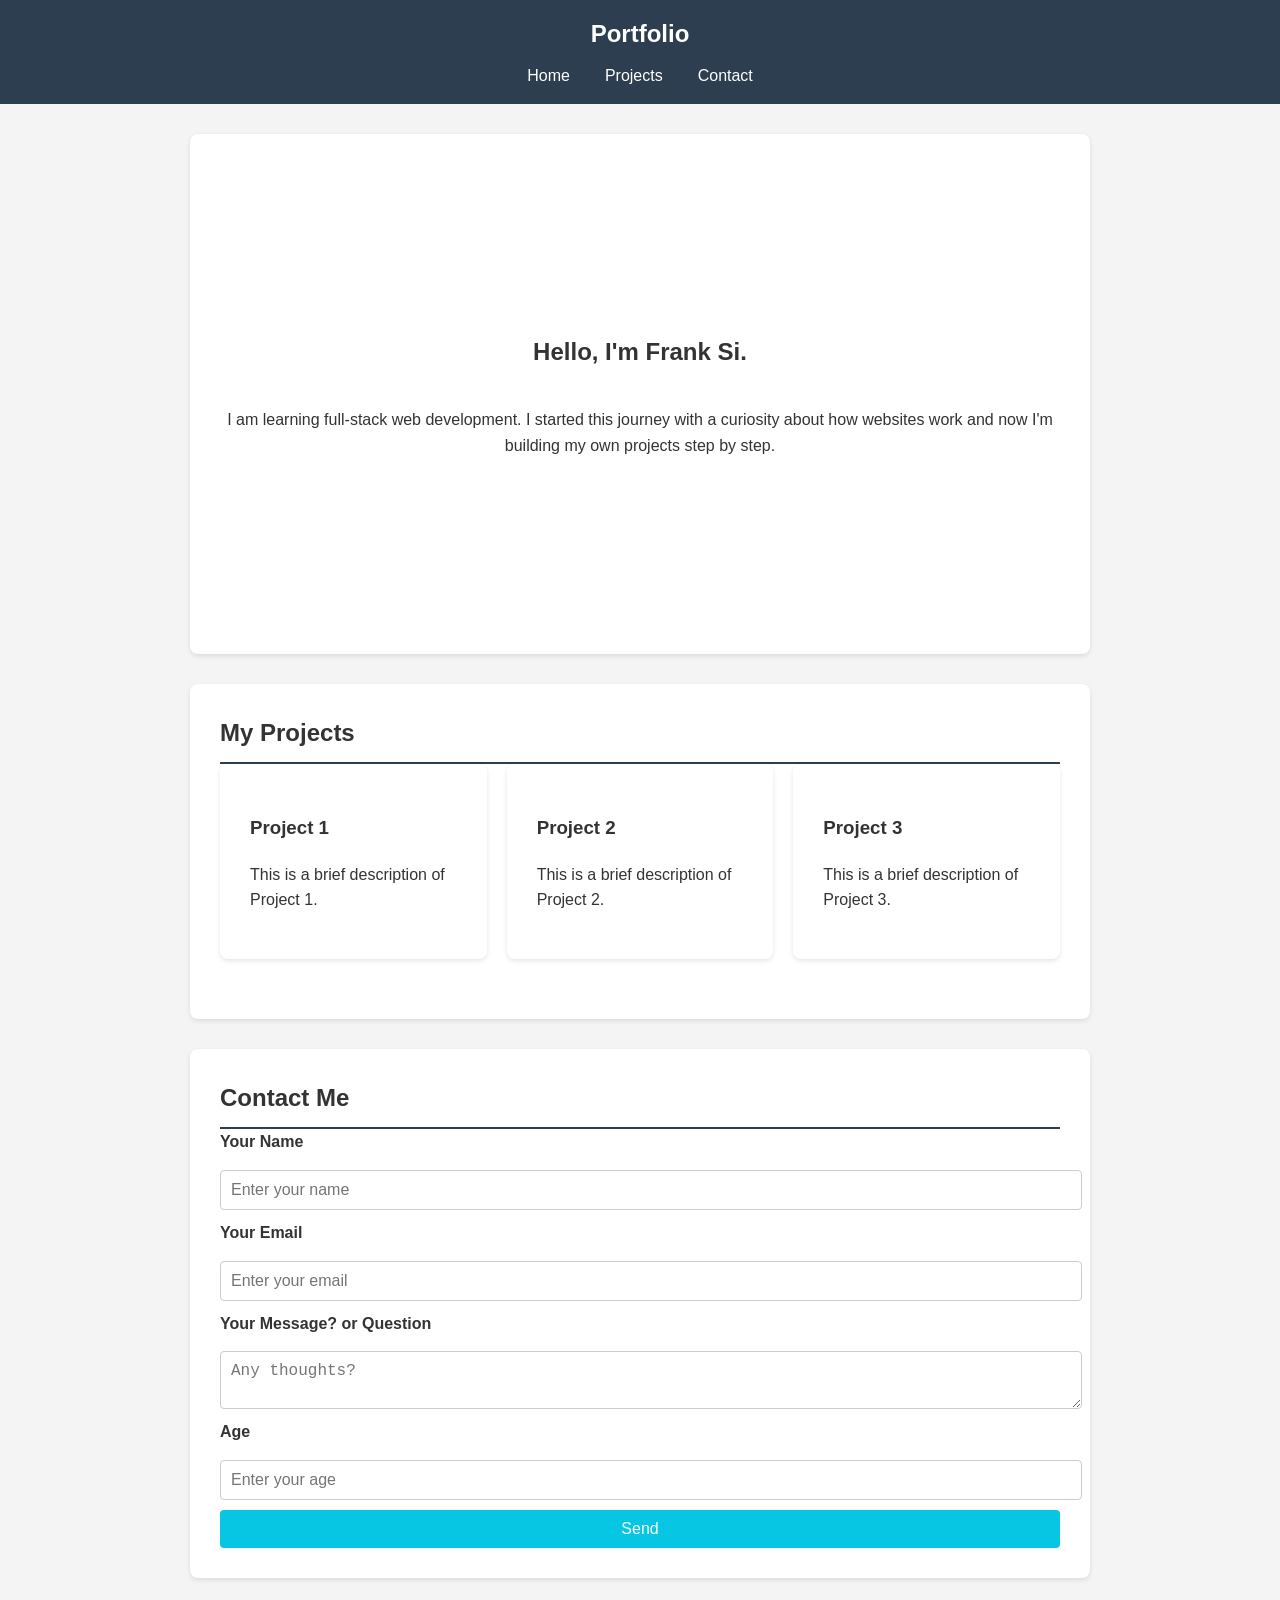
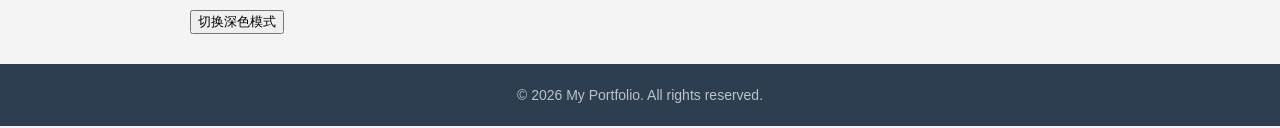
==== commit a9403a0a: "header title change changed the title from My Portfolio to Portfolio." ====
--- a/index.html
+++ b/index.html
@@ -17,7 +17,7 @@
       <!-- header区域作用：顶部 导航栏，包含logo和导航链接。相当于招牌，用于展示网站名称和导航链接。 -->
       <nav>
         <!-- nav区域作用：导航栏，包含导航链接。 -->
-        <div class="logo">My Portfolio</div>
+        <div class="logo">Portfolio</div>
         <ul>
           <!-- ul区域作用：导航链接列表，包含导航链接。 -->
           <li><a href="#home">Home</a></li>
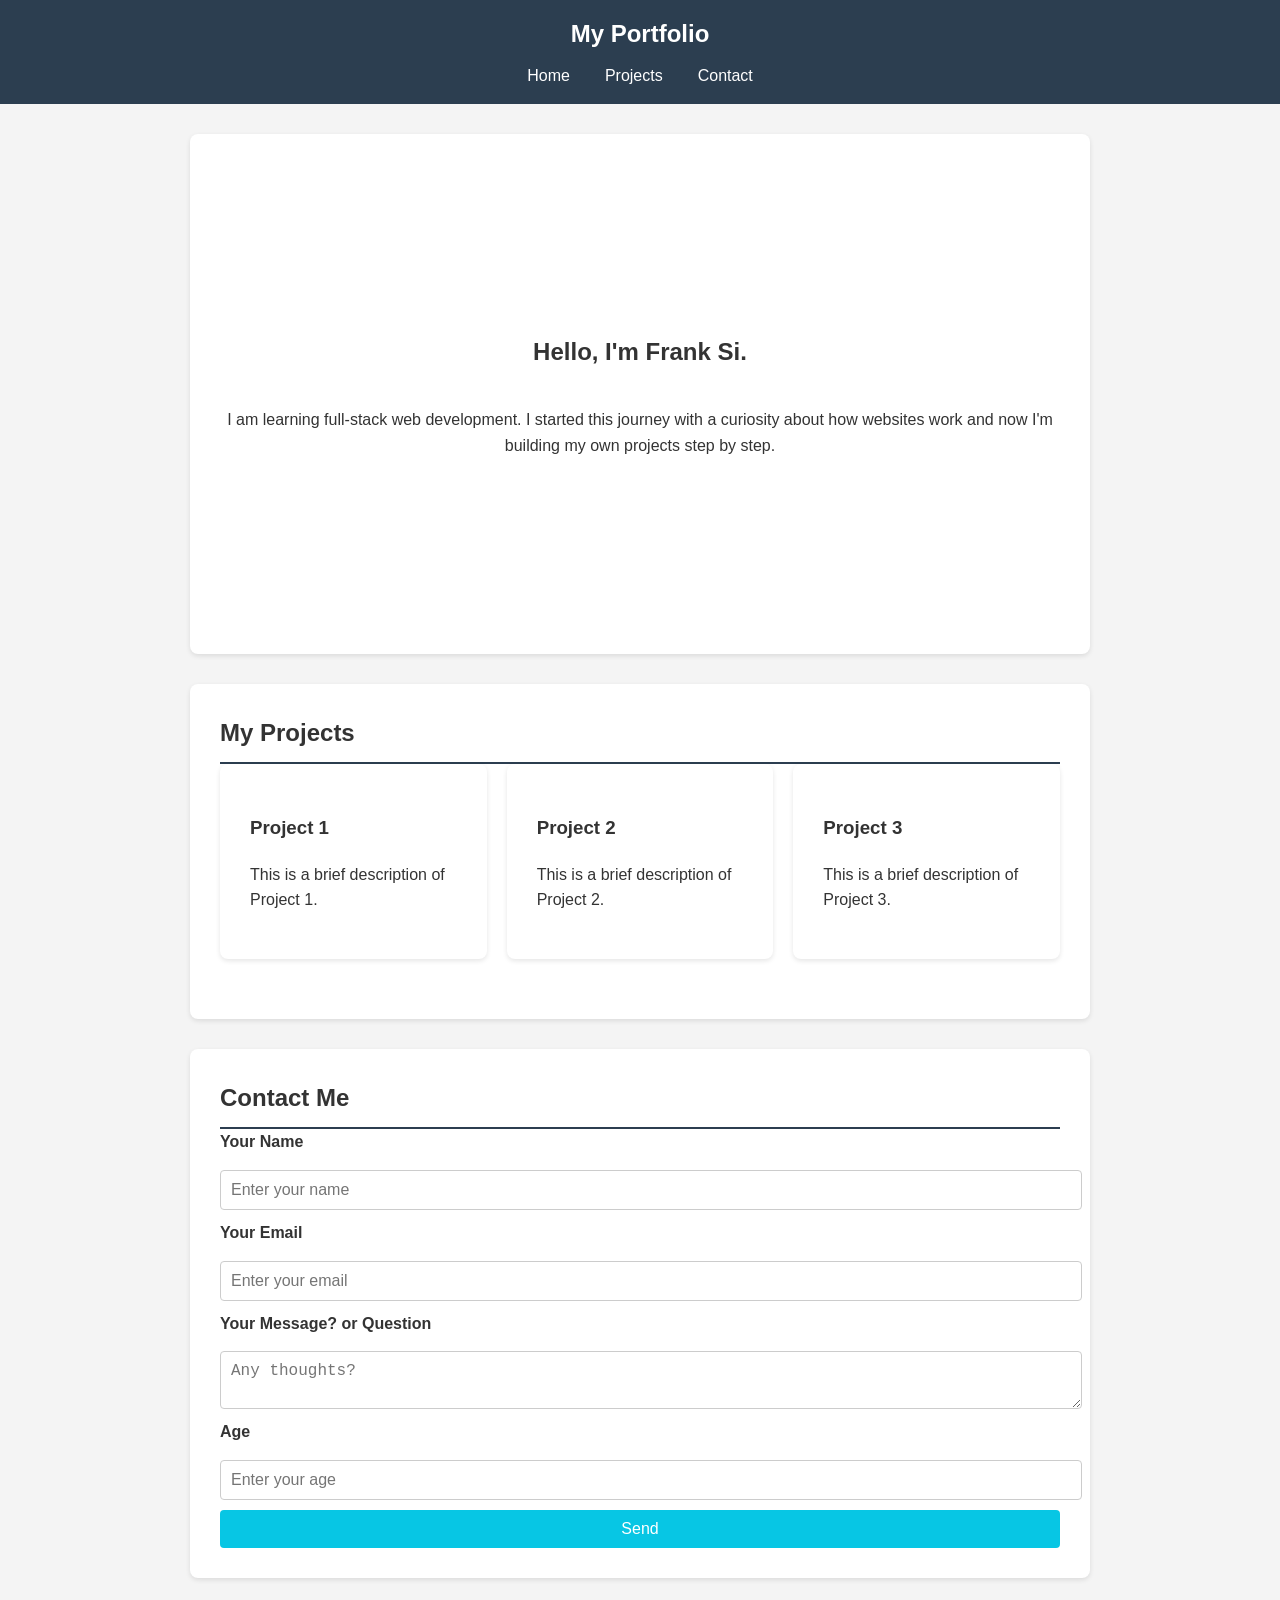
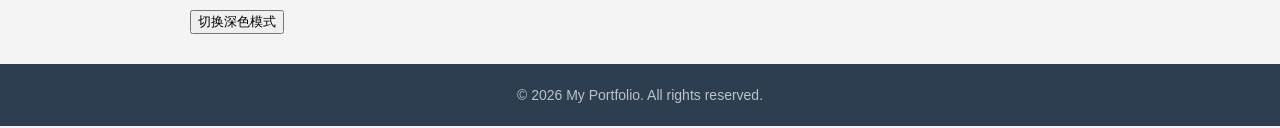
==== commit a77a958f: "footer-year-change from 2025 to 2026" ====
--- a/index.html
+++ b/index.html
@@ -17,7 +17,7 @@
       <!-- header区域作用：顶部 导航栏，包含logo和导航链接。相当于招牌，用于展示网站名称和导航链接。 -->
       <nav>
         <!-- nav区域作用：导航栏，包含导航链接。 -->
-        <div class="logo">Portfolio</div>
+        <div class="logo">My Portfolio</div>
         <ul>
           <!-- ul区域作用：导航链接列表，包含导航链接。 -->
           <li><a href="#home">Home</a></li>
@@ -107,7 +107,7 @@
     </main>
 
     <footer>
-      <p>&copy; 2025 My Portfolio. All rights reserved.</p>
+      <p>&copy; 2026 My Portfolio. All rights reserved.</p>
     </footer>
     <script src="script.js"></script>
   </body>
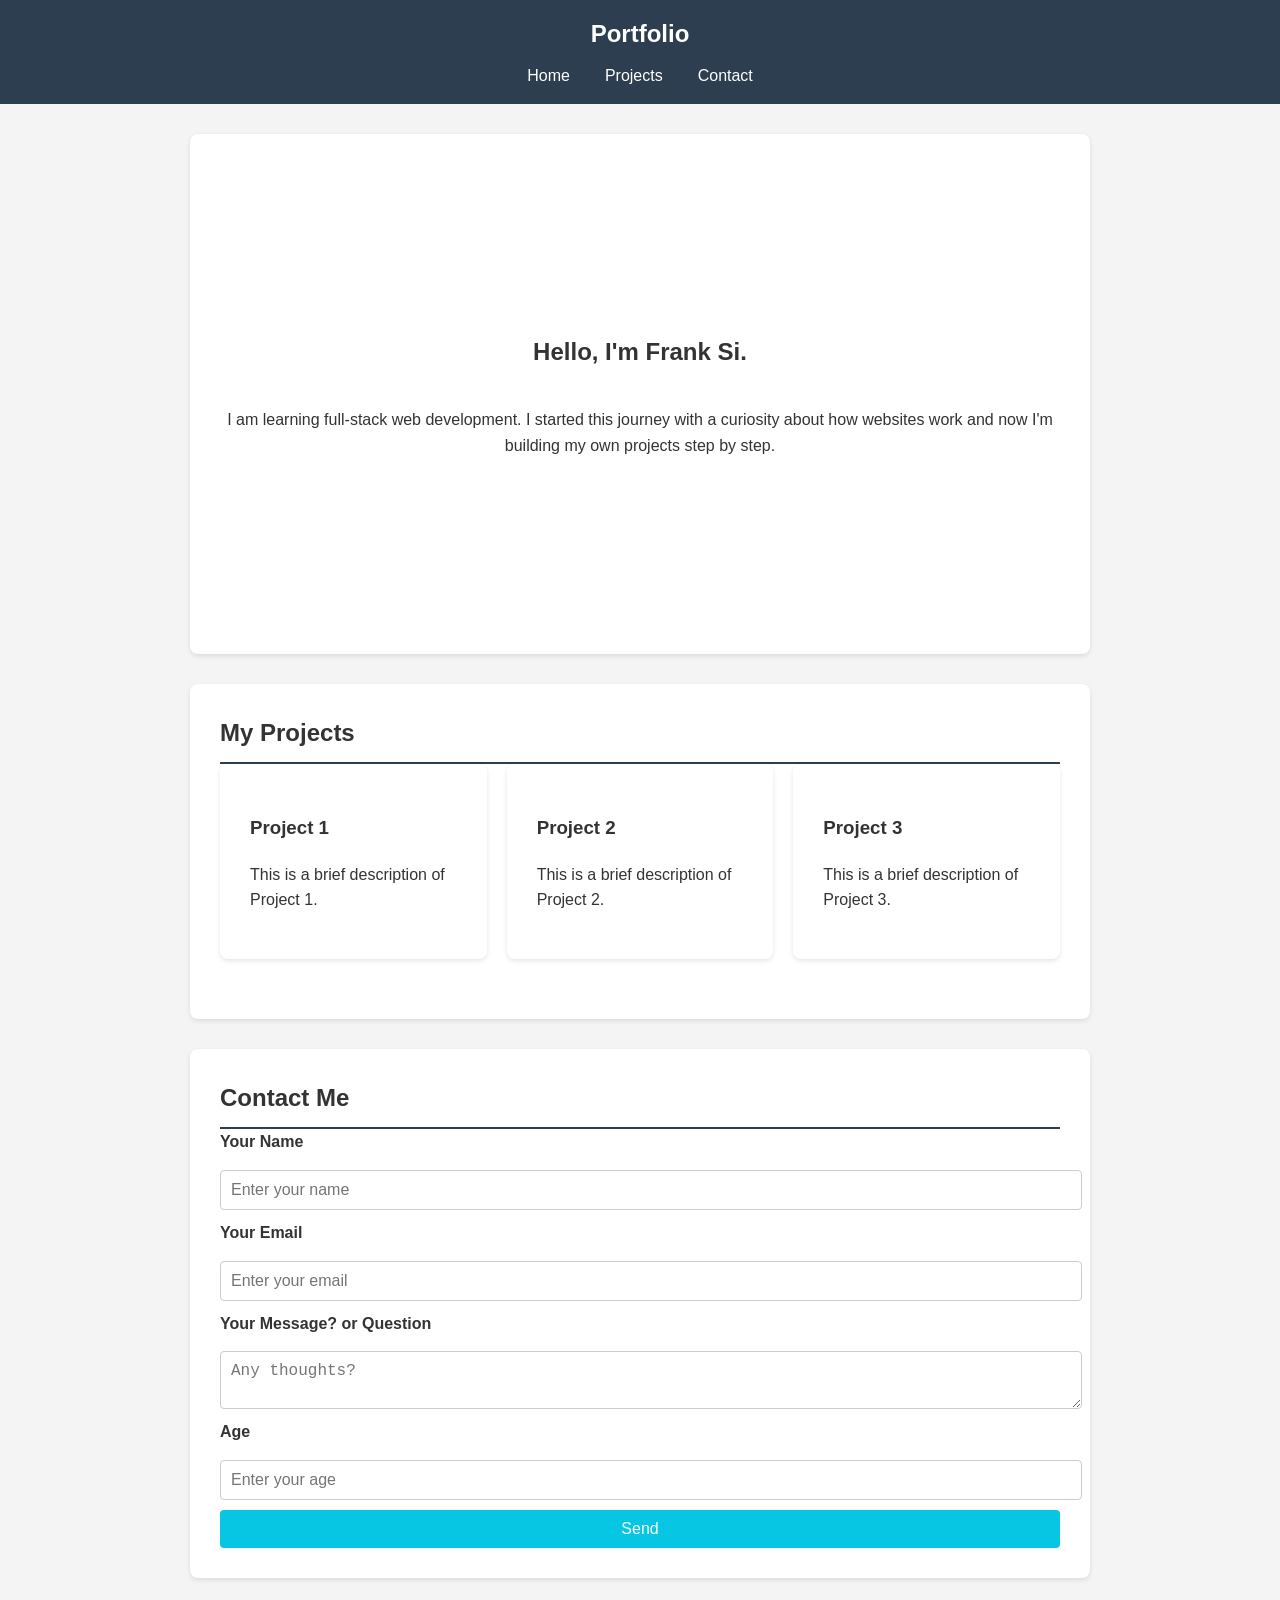
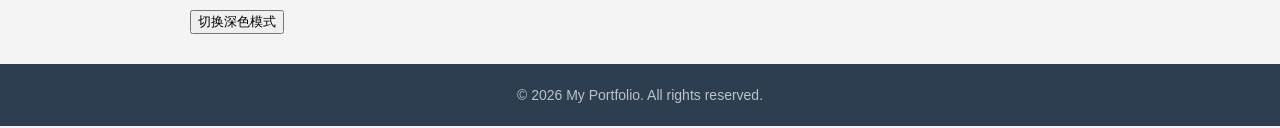
==== commit aa0016b7: "Merge pull request #5 from Frankfur/#3-footer-year-change footer-year-change" ====
--- a/index.html
+++ b/index.html
@@ -17,7 +17,7 @@
       <!-- header区域作用：顶部 导航栏，包含logo和导航链接。相当于招牌，用于展示网站名称和导航链接。 -->
       <nav>
         <!-- nav区域作用：导航栏，包含导航链接。 -->
-        <div class="logo">My Portfolio</div>
+        <div class="logo">Portfolio</div>
         <ul>
           <!-- ul区域作用：导航链接列表，包含导航链接。 -->
           <li><a href="#home">Home</a></li>
